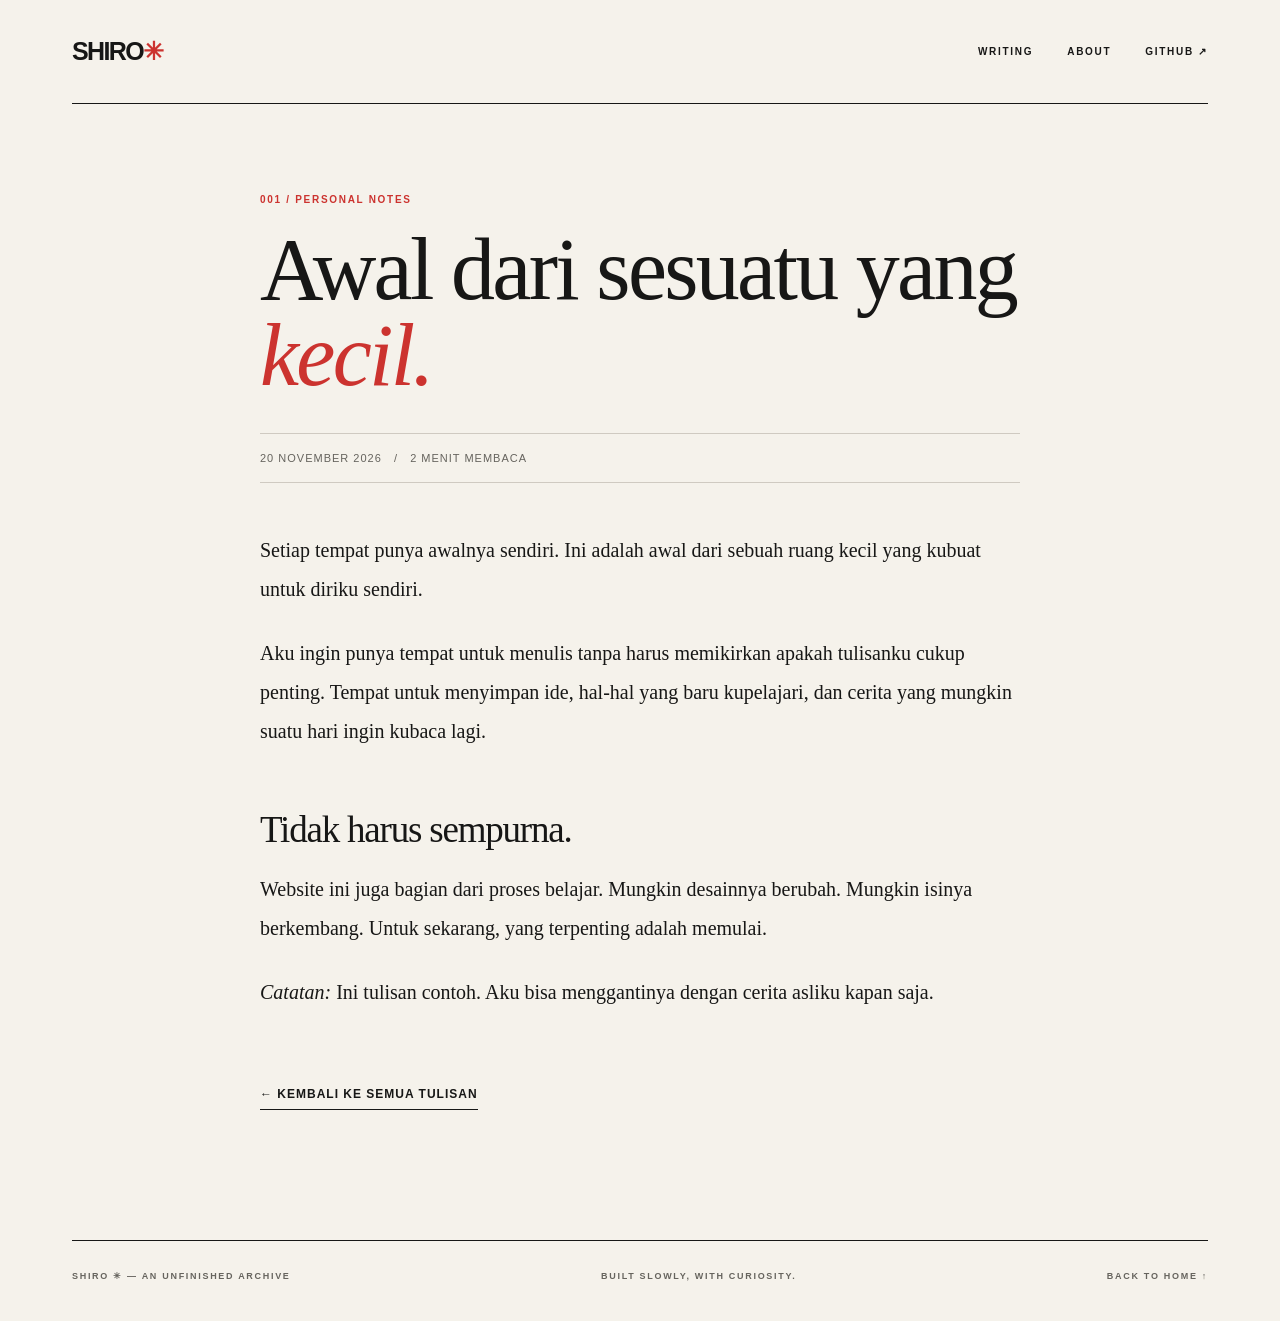
==== posts/awal.html @ 947d70b6 "Add SHIRO starter website: posts/awal.html" ====
<!doctype html>
<html lang="id">
<head><meta charset="utf-8"><meta name="viewport" content="width=device-width, initial-scale=1"><meta name="theme-color" content="#f5f2eb"><meta name="description" content="Tulisan pertama dari arsip SHIRO."><title>Awal dari sesuatu yang kecil — SHIRO</title><link rel="stylesheet" href="../style.css"></head>
<body><a class="skip-link" href="#main">Lewati navigasi</a><div class="site-wrap">
<header class="site-header"><a href="../" class="wordmark">SHIRO<span class="red">✳</span></a><nav aria-label="Navigasi utama"><a href="../#writing">WRITING</a><a href="../#about">ABOUT</a><a href="https://github.com/ShiroeZero" target="_blank" rel="noopener noreferrer">GITHUB ↗</a></nav></header>
<main id="main"><article class="article-layout"><p class="eyebrow">001 / PERSONAL NOTES</p><h1>Awal dari sesuatu yang <em>kecil.</em></h1><div class="article-meta">20 NOVEMBER 2026 &nbsp; / &nbsp; 2 MENIT MEMBACA</div>
<div class="article-body">
<p>Setiap tempat punya awalnya sendiri. Ini adalah awal dari sebuah ruang kecil yang kubuat untuk diriku sendiri.</p>
<p>Aku ingin punya tempat untuk menulis tanpa harus memikirkan apakah tulisanku cukup penting. Tempat untuk menyimpan ide, hal-hal yang baru kupelajari, dan cerita yang mungkin suatu hari ingin kubaca lagi.</p>
<h2>Tidak harus sempurna.</h2>
<p>Website ini juga bagian dari proses belajar. Mungkin desainnya berubah. Mungkin isinya berkembang. Untuk sekarang, yang terpenting adalah memulai.</p>
<p><em>Catatan:</em> Ini tulisan contoh. Aku bisa menggantinya dengan cerita asliku kapan saja.</p>
</div><a class="back-link" href="../#writing">← KEMBALI KE SEMUA TULISAN</a></article></main>
<footer class="site-footer"><span>SHIRO ✳ — AN UNFINISHED ARCHIVE</span><span>BUILT SLOWLY, WITH CURIOSITY.</span><a href="../">BACK TO HOME ↑</a></footer>
</div></body></html>
---- style.css ----
/* SHIRO — stylesheet. Ubah warna di sini untuk bereksperimen! */
:root{--paper:#f5f2eb;--ink:#171716;--red:#cc332f;--muted:#66645e;--line:#cfcac1}
*{box-sizing:border-box}
html{scroll-behavior:smooth}
body{margin:0;background:var(--paper);color:var(--ink);font-family:Arial,Helvetica,sans-serif;-webkit-font-smoothing:antialiased}
a{color:inherit;text-decoration:none}
a:focus-visible{outline:2px solid var(--red);outline-offset:5px}
.site-wrap{max-width:1240px;margin:auto;padding:0 52px}
.site-header{height:104px;display:flex;align-items:center;justify-content:space-between;border-bottom:1px solid var(--ink)}
.wordmark{font-weight:900;font-size:25px;letter-spacing:-1.6px}.red{color:var(--red)}
nav{display:flex;gap:34px}nav a,.eyebrow,.section-aside,.post-tag,.post-number,.site-footer,.art-caption,.text-link,.ticker{font-size:10px;font-weight:700;letter-spacing:1.7px}nav a:hover,.text-link:hover{color:var(--red)}
.skip-link{position:absolute;top:-100px;left:10px;background:var(--paper);padding:10px;z-index:9}.skip-link:focus{top:10px}
.hero{display:grid;grid-template-columns:1.1fr .9fr;align-items:center;min-height:610px;gap:40px;padding:56px 0 66px}
.hero-copy{align-self:center}.eyebrow{color:var(--red);margin:0 0 30px}.serial{color:var(--muted);margin-left:10px}.dot{display:inline-block;width:7px;height:7px;background:var(--red);border-radius:50%;margin-right:8px}
h1,h2{font-family:Georgia,'Times New Roman',serif;font-weight:400;letter-spacing:-3.6px}
h1{font-size:clamp(62px,7.6vw,112px);line-height:.98;margin:0 0 34px}
h1 em,h2 em{font-weight:400;color:var(--red)}
.intro{font-size:16px;line-height:1.9;max-width:440px;color:#494740;margin:0 0 35px}
.text-link{display:inline-flex;align-items:center;gap:14px;border-bottom:1px solid var(--ink);padding-bottom:10px}.text-link span{font-size:18px}
.art-frame{position:relative;min-height:475px;display:grid;place-items:center;background:radial-gradient(circle at 50% 42%,#fff9ef 0,#f2eee5 65%,#ece8e0 100%);border:1px solid var(--line);overflow:hidden}
.hero-art{width:min(95%,450px);height:auto;max-height:490px}
.art-caption{position:absolute;left:20px;bottom:15px;color:var(--muted);font-size:9px}
.ticker{border-top:1px solid var(--ink);border-bottom:1px solid var(--ink);padding:19px 0;display:flex;justify-content:space-between;gap:20px;color:var(--muted)}
.ticker span:nth-child(2){color:var(--red);font-size:17px;line-height:.6}
.content-section{padding:105px 0 115px}.section-head{display:flex;justify-content:space-between;align-items:end;margin-bottom:44px}.section-head .eyebrow,.about-section .eyebrow{margin-bottom:18px}h2{font-size:clamp(43px,5.5vw,73px);line-height:1.04;margin:0}.section-aside{color:var(--muted);padding-bottom:8px}
.post-list{border-top:1px solid var(--ink)}
.post-row{display:grid;grid-template-columns:65px 1fr 30px;gap:20px;padding:31px 0 34px;border-bottom:1px solid var(--line);transition:padding-left .2s}
.post-row:hover{padding-left:12px}.post-number{color:var(--red);padding-top:7px}.post-main{display:flex;flex-direction:column;gap:12px}.post-tag{color:var(--muted);font-size:9px}.post-main strong{font-family:Georgia,serif;font-size:clamp(26px,3vw,36px);font-weight:400;letter-spacing:-.8px}.post-summary{font-size:14px;color:var(--muted);line-height:1.6}.post-arrow{font-size:24px}
.post-placeholder{display:grid;grid-template-columns:65px 1fr 30px;gap:20px;padding:30px 0;border-bottom:1px solid var(--line);font-size:13px;color:var(--muted)}.post-placeholder span:last-child{color:var(--red);font-size:21px}
.about-section{border-top:1px solid var(--ink);display:grid;grid-template-columns:1fr 1fr;gap:60px;padding:95px 0 125px}.about-copy{padding-top:36px}.about-copy p{font-size:16px;line-height:1.95;color:#494740;margin:0 0 20px}.about-copy .text-link{margin-top:15px}
.site-footer{border-top:1px solid var(--ink);display:flex;justify-content:space-between;gap:20px;padding:30px 0 40px;color:var(--muted);font-size:9px}.site-footer a:hover{color:var(--red)}
.article-layout{max-width:760px;margin:0 auto;padding:90px 0 130px}.article-layout .eyebrow{margin-bottom:22px}.article-layout h1{font-size:clamp(48px,7vw,88px);letter-spacing:-2.7px}.article-layout .article-meta{border-block:1px solid var(--line);padding:18px 0;margin-bottom:48px;color:var(--muted);font-size:11px;letter-spacing:1px}.article-body{font-family:Georgia,serif;font-size:20px;line-height:1.95}.article-body p{margin-bottom:25px}.article-body h2{font-size:37px;letter-spacing:-1.2px;margin-top:60px}.back-link{display:inline-block;margin-top:50px;font-size:12px;letter-spacing:1px;font-weight:bold;border-bottom:1px solid var(--ink);padding-bottom:8px}
@media(max-width:760px){.site-wrap{padding:0 22px}.site-header{height:77px}.wordmark{font-size:21px}nav{gap:16px}nav a{font-size:9px;letter-spacing:.7px}.hero{display:flex;flex-direction:column;align-items:stretch;gap:35px;padding:74px 0 65px}.hero-copy{align-self:stretch}h1{font-size:clamp(58px,13vw,85px)}.intro{font-size:15px}.art-frame{min-height:360px}.hero-art{max-height:390px}.ticker{font-size:8px;letter-spacing:.5px}.ticker span:last-child{display:none}.content-section{padding:80px 0}.section-head{align-items:start}.section-aside{display:none}.post-row{grid-template-columns:34px 1fr 20px;gap:12px}.post-placeholder{grid-template-columns:34px 1fr 20px;gap:12px}.about-section{grid-template-columns:1fr;gap:10px;padding:80px 0}.about-copy{padding-top:8px}.site-footer{flex-wrap:wrap;line-height:1.8}.article-layout{padding:65px 0 100px}.article-body{font-size:18px}}
@media(prefers-reduced-motion:reduce){html{scroll-behavior:auto}.post-row{transition:none}}
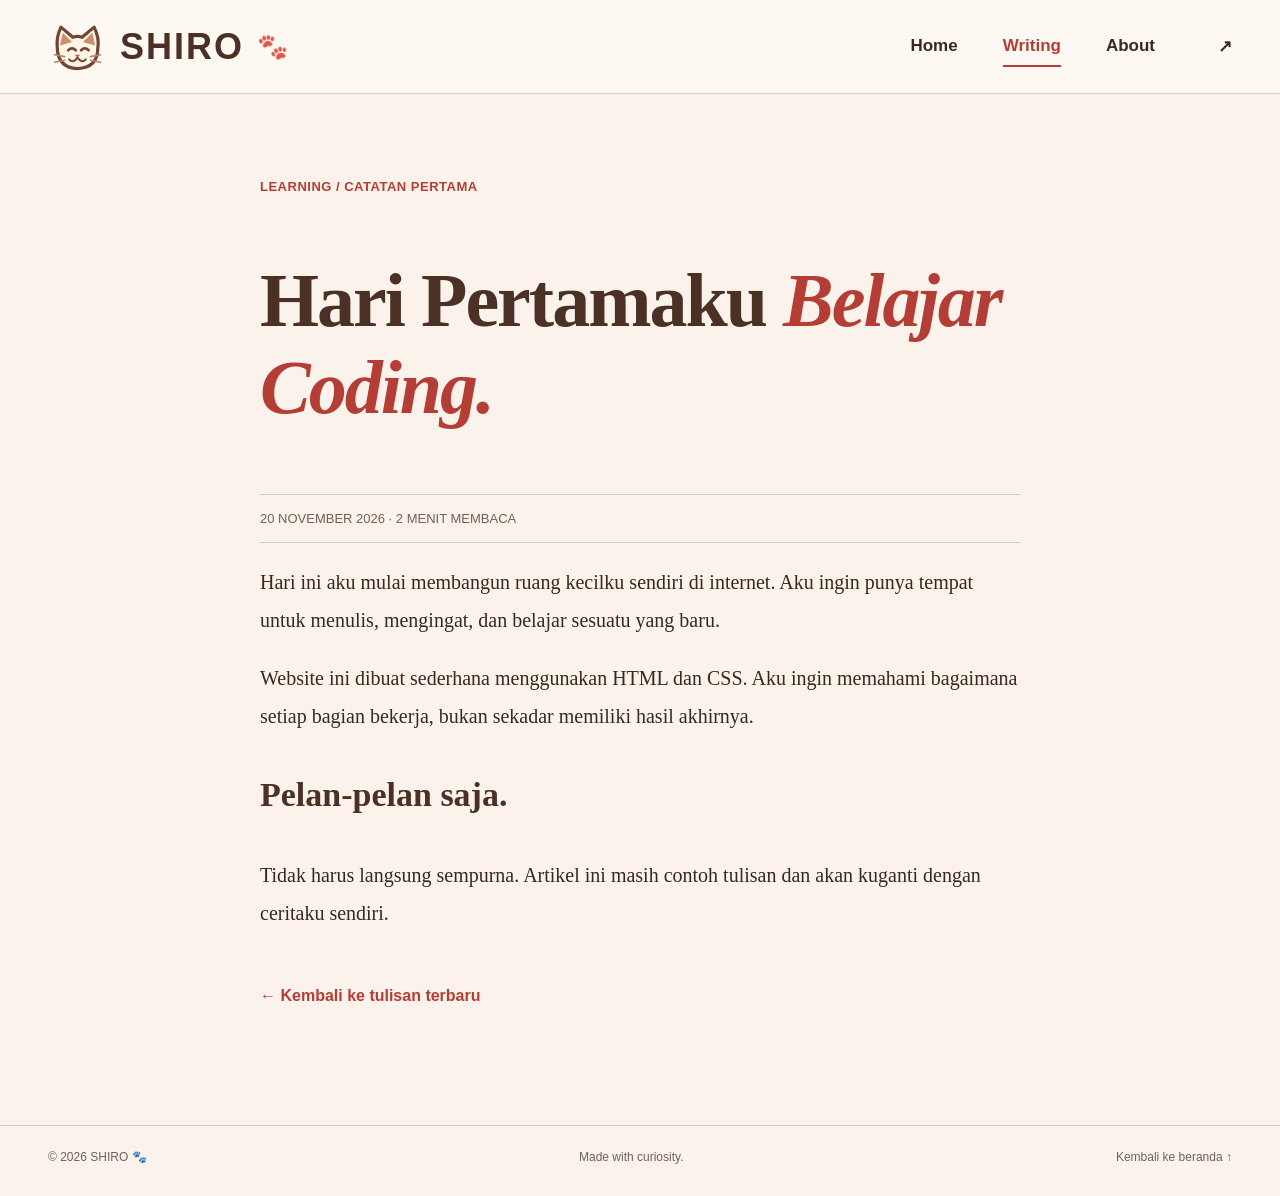
==== commit a5fba324: "Rebuild SHIRO to match cozy cat blog reference" ====
--- a/posts/awal.html
+++ b/posts/awal.html
@@ -1,15 +1 @@
-<!doctype html>
-<html lang="id">
-<head><meta charset="utf-8"><meta name="viewport" content="width=device-width, initial-scale=1"><meta name="theme-color" content="#f5f2eb"><meta name="description" content="Tulisan pertama dari arsip SHIRO."><title>Awal dari sesuatu yang kecil — SHIRO</title><link rel="stylesheet" href="../style.css"></head>
-<body><a class="skip-link" href="#main">Lewati navigasi</a><div class="site-wrap">
-<header class="site-header"><a href="../" class="wordmark">SHIRO<span class="red">✳</span></a><nav aria-label="Navigasi utama"><a href="../#writing">WRITING</a><a href="../#about">ABOUT</a><a href="https://github.com/ShiroeZero" target="_blank" rel="noopener noreferrer">GITHUB ↗</a></nav></header>
-<main id="main"><article class="article-layout"><p class="eyebrow">001 / PERSONAL NOTES</p><h1>Awal dari sesuatu yang <em>kecil.</em></h1><div class="article-meta">20 NOVEMBER 2026 &nbsp; / &nbsp; 2 MENIT MEMBACA</div>
-<div class="article-body">
-<p>Setiap tempat punya awalnya sendiri. Ini adalah awal dari sebuah ruang kecil yang kubuat untuk diriku sendiri.</p>
-<p>Aku ingin punya tempat untuk menulis tanpa harus memikirkan apakah tulisanku cukup penting. Tempat untuk menyimpan ide, hal-hal yang baru kupelajari, dan cerita yang mungkin suatu hari ingin kubaca lagi.</p>
-<h2>Tidak harus sempurna.</h2>
-<p>Website ini juga bagian dari proses belajar. Mungkin desainnya berubah. Mungkin isinya berkembang. Untuk sekarang, yang terpenting adalah memulai.</p>
-<p><em>Catatan:</em> Ini tulisan contoh. Aku bisa menggantinya dengan cerita asliku kapan saja.</p>
-</div><a class="back-link" href="../#writing">← KEMBALI KE SEMUA TULISAN</a></article></main>
-<footer class="site-footer"><span>SHIRO ✳ — AN UNFINISHED ARCHIVE</span><span>BUILT SLOWLY, WITH CURIOSITY.</span><a href="../">BACK TO HOME ↑</a></footer>
-</div></body></html>+<!doctype html><html lang="id"><head><meta charset="utf-8"><meta name="viewport" content="width=device-width, initial-scale=1"><meta name="theme-color" content="#fbf3eb"><title>Hari Pertamaku Belajar Coding — SHIRO</title><link rel="icon" type="image/svg+xml" href="../favicon.svg"><link rel="stylesheet" href="../style.css"></head><body><a class="skip-link" href="#main">Lewati navigasi</a><header class="topbar"><div class="shell nav-inner"><a class="brand" href="../"><img src="../assets/cat.svg" alt="" width="53" height="53"><span>SHIRO</span><span class="paw" aria-hidden="true">🐾</span></a><nav aria-label="Navigasi"><a href="../">Home</a><a class="active" href="../#writing">Writing</a><a href="../#about">About</a><a class="github" href="https://github.com/ShiroeZero" aria-label="GitHub" target="_blank" rel="noopener noreferrer">↗</a></nav></div></header><main id="main"><article class="article-layout"><p class="category">LEARNING / CATATAN PERTAMA</p><h1>Hari Pertamaku <em>Belajar Coding.</em></h1><div class="article-meta">20 NOVEMBER 2026 · 2 MENIT MEMBACA</div><div class="article-body"><p>Hari ini aku mulai membangun ruang kecilku sendiri di internet. Aku ingin punya tempat untuk menulis, mengingat, dan belajar sesuatu yang baru.</p><p>Website ini dibuat sederhana menggunakan HTML dan CSS. Aku ingin memahami bagaimana setiap bagian bekerja, bukan sekadar memiliki hasil akhirnya.</p><h2>Pelan-pelan saja.</h2><p>Tidak harus langsung sempurna. Artikel ini masih contoh tulisan dan akan kuganti dengan ceritaku sendiri.</p></div><a class="back-link" href="../#writing">← Kembali ke tulisan terbaru</a></article></main><footer class="footer shell"><span>© 2026 SHIRO 🐾</span><span>Made with curiosity.</span><a href="../">Kembali ke beranda ↑</a></footer></body></html>
--- a/style.css
+++ b/style.css
@@ -1,34 +1,11 @@
-/* SHIRO — stylesheet. Ubah warna di sini untuk bereksperimen! */
-:root{--paper:#f5f2eb;--ink:#171716;--red:#cc332f;--muted:#66645e;--line:#cfcac1}
-*{box-sizing:border-box}
-html{scroll-behavior:smooth}
-body{margin:0;background:var(--paper);color:var(--ink);font-family:Arial,Helvetica,sans-serif;-webkit-font-smoothing:antialiased}
-a{color:inherit;text-decoration:none}
-a:focus-visible{outline:2px solid var(--red);outline-offset:5px}
-.site-wrap{max-width:1240px;margin:auto;padding:0 52px}
-.site-header{height:104px;display:flex;align-items:center;justify-content:space-between;border-bottom:1px solid var(--ink)}
-.wordmark{font-weight:900;font-size:25px;letter-spacing:-1.6px}.red{color:var(--red)}
-nav{display:flex;gap:34px}nav a,.eyebrow,.section-aside,.post-tag,.post-number,.site-footer,.art-caption,.text-link,.ticker{font-size:10px;font-weight:700;letter-spacing:1.7px}nav a:hover,.text-link:hover{color:var(--red)}
-.skip-link{position:absolute;top:-100px;left:10px;background:var(--paper);padding:10px;z-index:9}.skip-link:focus{top:10px}
-.hero{display:grid;grid-template-columns:1.1fr .9fr;align-items:center;min-height:610px;gap:40px;padding:56px 0 66px}
-.hero-copy{align-self:center}.eyebrow{color:var(--red);margin:0 0 30px}.serial{color:var(--muted);margin-left:10px}.dot{display:inline-block;width:7px;height:7px;background:var(--red);border-radius:50%;margin-right:8px}
-h1,h2{font-family:Georgia,'Times New Roman',serif;font-weight:400;letter-spacing:-3.6px}
-h1{font-size:clamp(62px,7.6vw,112px);line-height:.98;margin:0 0 34px}
-h1 em,h2 em{font-weight:400;color:var(--red)}
-.intro{font-size:16px;line-height:1.9;max-width:440px;color:#494740;margin:0 0 35px}
-.text-link{display:inline-flex;align-items:center;gap:14px;border-bottom:1px solid var(--ink);padding-bottom:10px}.text-link span{font-size:18px}
-.art-frame{position:relative;min-height:475px;display:grid;place-items:center;background:radial-gradient(circle at 50% 42%,#fff9ef 0,#f2eee5 65%,#ece8e0 100%);border:1px solid var(--line);overflow:hidden}
-.hero-art{width:min(95%,450px);height:auto;max-height:490px}
-.art-caption{position:absolute;left:20px;bottom:15px;color:var(--muted);font-size:9px}
-.ticker{border-top:1px solid var(--ink);border-bottom:1px solid var(--ink);padding:19px 0;display:flex;justify-content:space-between;gap:20px;color:var(--muted)}
-.ticker span:nth-child(2){color:var(--red);font-size:17px;line-height:.6}
-.content-section{padding:105px 0 115px}.section-head{display:flex;justify-content:space-between;align-items:end;margin-bottom:44px}.section-head .eyebrow,.about-section .eyebrow{margin-bottom:18px}h2{font-size:clamp(43px,5.5vw,73px);line-height:1.04;margin:0}.section-aside{color:var(--muted);padding-bottom:8px}
-.post-list{border-top:1px solid var(--ink)}
-.post-row{display:grid;grid-template-columns:65px 1fr 30px;gap:20px;padding:31px 0 34px;border-bottom:1px solid var(--line);transition:padding-left .2s}
-.post-row:hover{padding-left:12px}.post-number{color:var(--red);padding-top:7px}.post-main{display:flex;flex-direction:column;gap:12px}.post-tag{color:var(--muted);font-size:9px}.post-main strong{font-family:Georgia,serif;font-size:clamp(26px,3vw,36px);font-weight:400;letter-spacing:-.8px}.post-summary{font-size:14px;color:var(--muted);line-height:1.6}.post-arrow{font-size:24px}
-.post-placeholder{display:grid;grid-template-columns:65px 1fr 30px;gap:20px;padding:30px 0;border-bottom:1px solid var(--line);font-size:13px;color:var(--muted)}.post-placeholder span:last-child{color:var(--red);font-size:21px}
-.about-section{border-top:1px solid var(--ink);display:grid;grid-template-columns:1fr 1fr;gap:60px;padding:95px 0 125px}.about-copy{padding-top:36px}.about-copy p{font-size:16px;line-height:1.95;color:#494740;margin:0 0 20px}.about-copy .text-link{margin-top:15px}
-.site-footer{border-top:1px solid var(--ink);display:flex;justify-content:space-between;gap:20px;padding:30px 0 40px;color:var(--muted);font-size:9px}.site-footer a:hover{color:var(--red)}
-.article-layout{max-width:760px;margin:0 auto;padding:90px 0 130px}.article-layout .eyebrow{margin-bottom:22px}.article-layout h1{font-size:clamp(48px,7vw,88px);letter-spacing:-2.7px}.article-layout .article-meta{border-block:1px solid var(--line);padding:18px 0;margin-bottom:48px;color:var(--muted);font-size:11px;letter-spacing:1px}.article-body{font-family:Georgia,serif;font-size:20px;line-height:1.95}.article-body p{margin-bottom:25px}.article-body h2{font-size:37px;letter-spacing:-1.2px;margin-top:60px}.back-link{display:inline-block;margin-top:50px;font-size:12px;letter-spacing:1px;font-weight:bold;border-bottom:1px solid var(--ink);padding-bottom:8px}
-@media(max-width:760px){.site-wrap{padding:0 22px}.site-header{height:77px}.wordmark{font-size:21px}nav{gap:16px}nav a{font-size:9px;letter-spacing:.7px}.hero{display:flex;flex-direction:column;align-items:stretch;gap:35px;padding:74px 0 65px}.hero-copy{align-self:stretch}h1{font-size:clamp(58px,13vw,85px)}.intro{font-size:15px}.art-frame{min-height:360px}.hero-art{max-height:390px}.ticker{font-size:8px;letter-spacing:.5px}.ticker span:last-child{display:none}.content-section{padding:80px 0}.section-head{align-items:start}.section-aside{display:none}.post-row{grid-template-columns:34px 1fr 20px;gap:12px}.post-placeholder{grid-template-columns:34px 1fr 20px;gap:12px}.about-section{grid-template-columns:1fr;gap:10px;padding:80px 0}.about-copy{padding-top:8px}.site-footer{flex-wrap:wrap;line-height:1.8}.article-layout{padding:65px 0 100px}.article-body{font-size:18px}}
-@media(prefers-reduced-motion:reduce){html{scroll-behavior:auto}.post-row{transition:none}}
+:root{--cream:#fbf3eb;--paper:#fff9f3;--brown:#4b3026;--text:#392820;--muted:#736059;--red:#b43d35;--border:#dbc9bd}
+*{box-sizing:border-box}html{scroll-behavior:smooth}body{margin:0;background:var(--cream);color:var(--text);font-family:Arial,Helvetica,sans-serif;-webkit-font-smoothing:antialiased}a{text-decoration:none;color:inherit}a:focus-visible{outline:3px solid var(--red);outline-offset:4px}img{max-width:100%;height:auto}.shell{max-width:1320px;margin:auto;padding-left:48px;padding-right:48px}.skip-link{position:absolute;top:-50px;left:10px;z-index:50;background:var(--paper);padding:12px}.skip-link:focus{top:10px}
+.topbar{border-bottom:1px solid var(--border);background:rgba(255,250,245,.85)}.nav-inner{height:93px;display:flex;justify-content:space-between;align-items:center}.brand{display:flex;align-items:center;gap:13px;color:var(--brown);font-size:36px;letter-spacing:2px;font-weight:700}.brand img{width:59px;height:59px}.paw{font-size:25px;letter-spacing:0;filter:sepia(1) saturate(4) hue-rotate(320deg)}nav{display:flex;align-items:center;gap:45px;font-size:17px;font-weight:600}nav a:not(.github){padding:9px 0;border-bottom:2px solid transparent}nav a.active{color:var(--red);border-bottom-color:var(--red)}nav a:hover{color:var(--red)}.github{margin-left:18px;display:flex}
+.hero{display:grid;grid-template-columns:45% 55%;min-height:505px;align-items:center;padding-top:52px;padding-bottom:17px}.hero-text{position:relative;z-index:1}.overline{font-size:13px;font-weight:800;letter-spacing:3px;margin:0 0 20px}.overline span{display:inline-block;width:90px;height:1px;background:#bd6a58;vertical-align:middle;margin-left:10px}.hero h1{font-family:Georgia,'Times New Roman',serif;color:var(--brown);font-weight:800;font-size:clamp(85px,9vw,145px);letter-spacing:-7px;line-height:1;margin:0 0 15px}.hero-paw{font-size:.35em;vertical-align:middle;letter-spacing:0;filter:sepia(1) saturate(4) hue-rotate(320deg)}.tagline{font-family:Georgia,'Times New Roman',serif;font-style:italic;font-size:clamp(20px,2.1vw,28px);line-height:1.43;margin:0 0 32px;color:#493228}.actions{display:flex;gap:20px;flex-wrap:wrap}.btn{border:1.5px solid #97392e;border-radius:10px;padding:15px 23px;display:inline-flex;align-items:center;justify-content:center;gap:13px;font-size:16px;font-weight:600;transition:transform .18s,background-color .18s}.btn:hover{transform:translateY(-2px)}.btn-primary{background:var(--red);color:white}.btn-secondary{color:#8c382d;background:transparent}.btn-secondary:hover{background:#f2e6dd}.hero-illustration{position:relative;align-self:end;overflow:visible}.hero-illustration img{width:100%;display:block;max-height:500px;object-fit:contain;object-position:right bottom;transform:scale(1.12);transform-origin:center bottom}.wave{color:var(--red);width:100%;height:64px}.wave svg{height:100%;width:100%}
+.writing{padding-top:42px;padding-bottom:90px}.section-heading{display:flex;align-items:end;justify-content:space-between;margin-bottom:32px}.section-heading h2,.about h2{font-family:Georgia,'Times New Roman',serif;color:var(--brown);font-size:38px;margin:0}.section-heading a{font-family:Georgia,serif;color:var(--red);font-size:18px;padding-bottom:7px}.section-heading a span{margin-left:7px}.cat-ears{font-family:Georgia,serif;color:var(--red);font-weight:bold;transform:rotate(-18deg);height:20px;font-size:34px;line-height:0.8}
+.post-card{display:grid;grid-template-columns:265px 1fr auto;gap:38px;align-items:center;padding:25px 28px;border:1px solid var(--border);border-radius:21px;background:#fff9f4;box-shadow:0 2px 0 #dbcbc0;transition:transform .2s,box-shadow .2s}.post-card:hover{transform:translateY(-3px);box-shadow:0 6px 18px #68402f1a}.post-picture{height:151px;background:#eee0d4;border-radius:13px;overflow:hidden}.post-picture img{width:100%;height:100%;object-fit:cover}.category{color:var(--red);font-weight:800;font-size:13px;letter-spacing:.5px;margin:0 0 9px}.post-content h3{font-family:Georgia,serif;font-size:28px;line-height:1.25;color:#38271f;margin:0 0 12px}.post-content>p:last-child{font-size:17px;line-height:1.6;color:#6c5b53;margin:0}.post-card time{align-self:start;white-space:nowrap;color:#6c5b53;font-size:14px;padding-top:3px}
+.about{border-top:1px solid var(--border);display:flex;gap:30px;align-items:center;padding-top:55px;padding-bottom:70px}.about-icon{width:100px;height:100px;flex:none;border-radius:50%;background:#f3dfd0;display:grid;place-items:center}.about p:last-child{font-size:17px;line-height:1.75;color:var(--muted);max-width:650px}.footer{border-top:1px solid var(--border);padding-top:24px;padding-bottom:32px;display:flex;gap:15px;justify-content:space-between;color:var(--muted);font-size:12px}.footer a:hover{color:var(--red)}
+.article-layout{max-width:820px;padding:85px 30px 120px;margin:auto}.article-layout h1{font-family:Georgia,serif;font-size:clamp(42px,6vw,76px);letter-spacing:-2px;color:var(--brown)}.article-layout h1 em{color:var(--red)}.article-meta{border-top:1px solid var(--border);border-bottom:1px solid var(--border);padding:16px 0;color:var(--muted);font-size:13px}.article-body{font-family:Georgia,serif;font-size:20px;line-height:1.9}.article-body h2{font-size:34px;color:var(--brown)}.back-link{display:inline-block;margin-top:35px;color:var(--red);font-weight:bold}
+@media(max-width:930px){.shell{padding-left:28px;padding-right:28px}.hero{grid-template-columns:1fr 1fr}.hero h1{font-size:clamp(65px,9vw,110px)}.hero-illustration img{transform:scale(1.06)}.post-card{grid-template-columns:200px 1fr;gap:22px}.post-card time{grid-column:2;grid-row:2;padding:0}.post-content h3{font-size:24px}}
+@media(max-width:650px){.shell{padding-left:21px;padding-right:21px}.nav-inner{height:75px}.brand{font-size:25px;gap:7px}.brand img{width:42px;height:42px}.brand .paw{font-size:17px}nav{gap:13px;font-size:13px}.github{margin-left:0}nav .github svg{width:22px}.hero{grid-template-columns:1fr;min-height:unset;padding-top:65px;gap:15px}.hero h1{font-size:clamp(80px,18vw,120px)}.hero-text{padding:0 1px}.overline{font-size:11px}.tagline{font-size:22px}.tagline br{display:none}.actions{gap:11px}.btn{font-size:13px;padding:13px 14px;gap:8px}.hero-illustration{margin-top:10px}.hero-illustration img{max-height:375px;transform:none}.wave{height:42px}.writing{padding-top:32px;padding-bottom:65px}.section-heading h2{font-size:29px}.section-heading a{font-size:14px}.post-card{display:flex;flex-direction:column;align-items:stretch;gap:16px;padding:15px}.post-picture{height:190px}.post-content h3{font-size:25px}.post-content>p:last-child{font-size:15px}.post-card time{font-size:12px}.about{gap:15px;align-items:start;padding-top:40px;padding-bottom:55px}.about-icon{width:64px;height:64px}.about-icon img{width:50px}.about h2{font-size:28px}.about p:last-child{font-size:14px}.footer{flex-wrap:wrap;line-height:1.6}}
+@media(prefers-reduced-motion:reduce){html{scroll-behavior:auto}.btn,.post-card{transition:none}}
